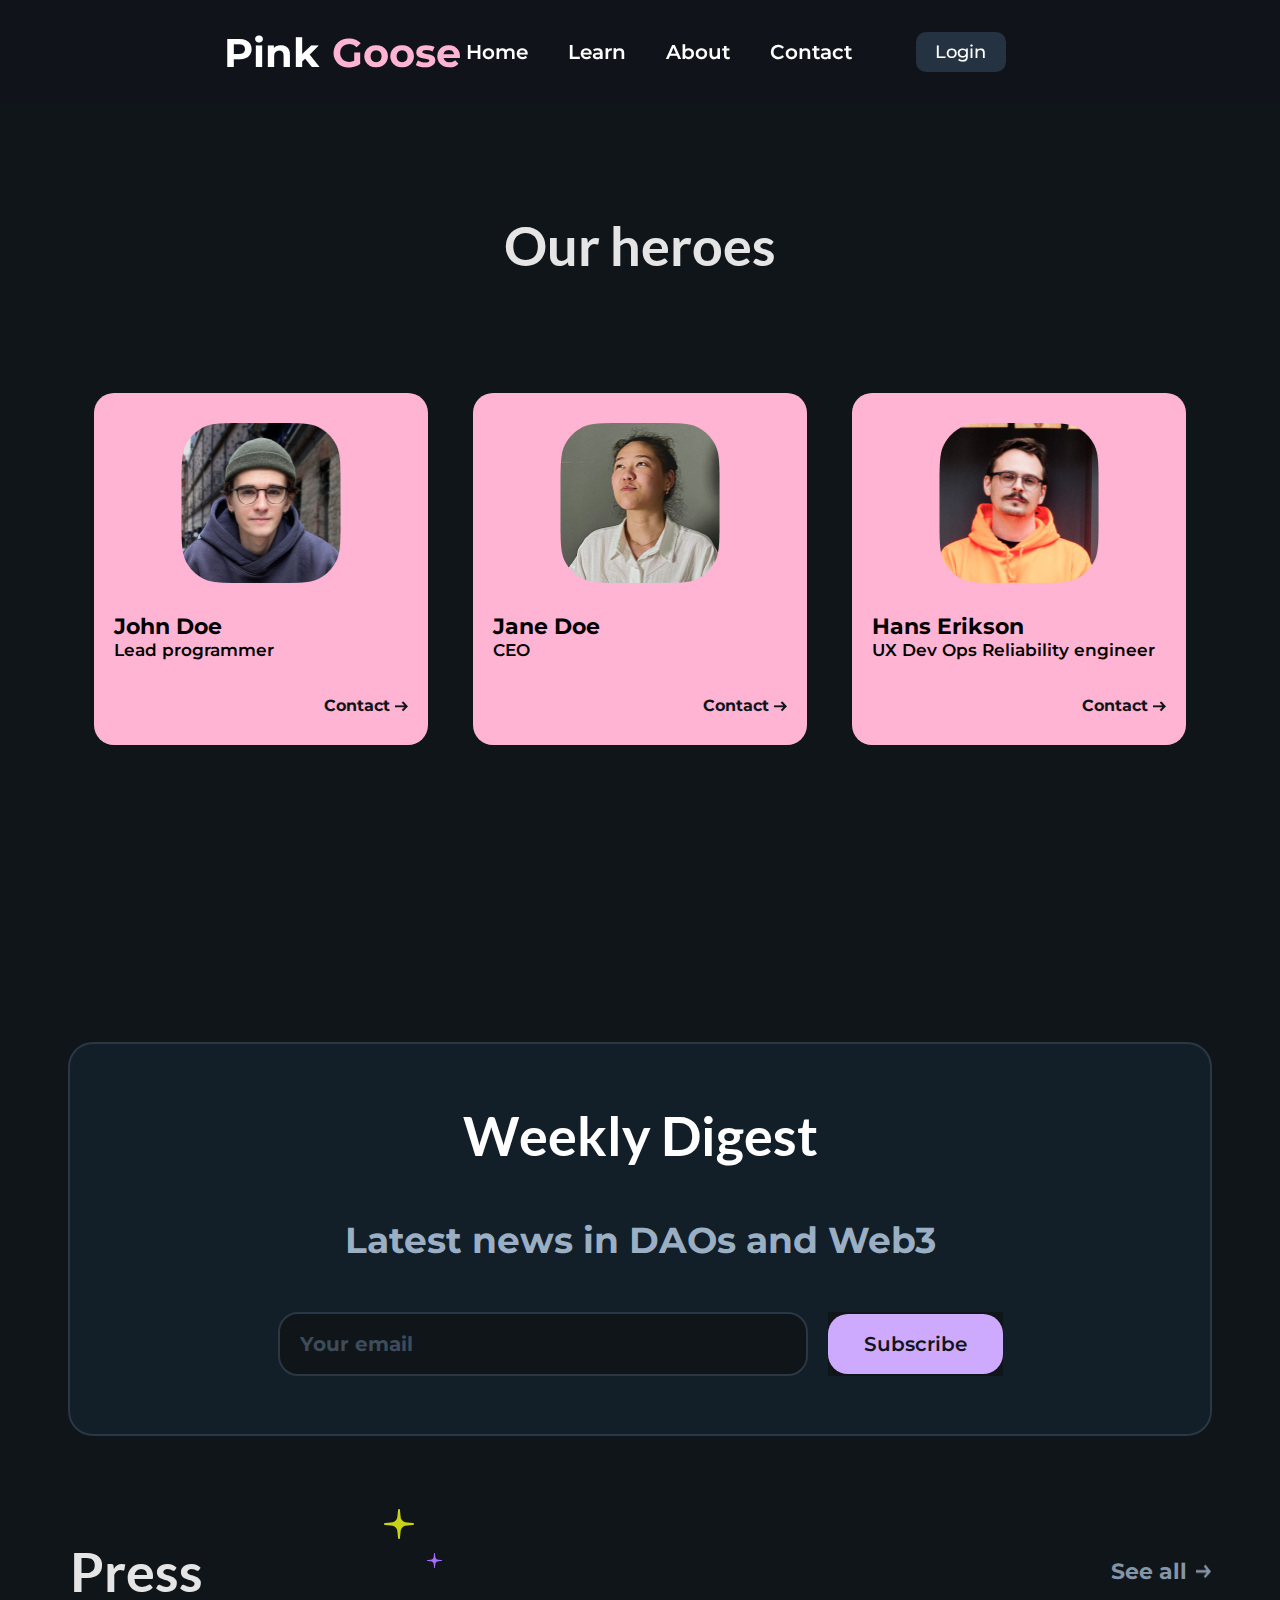
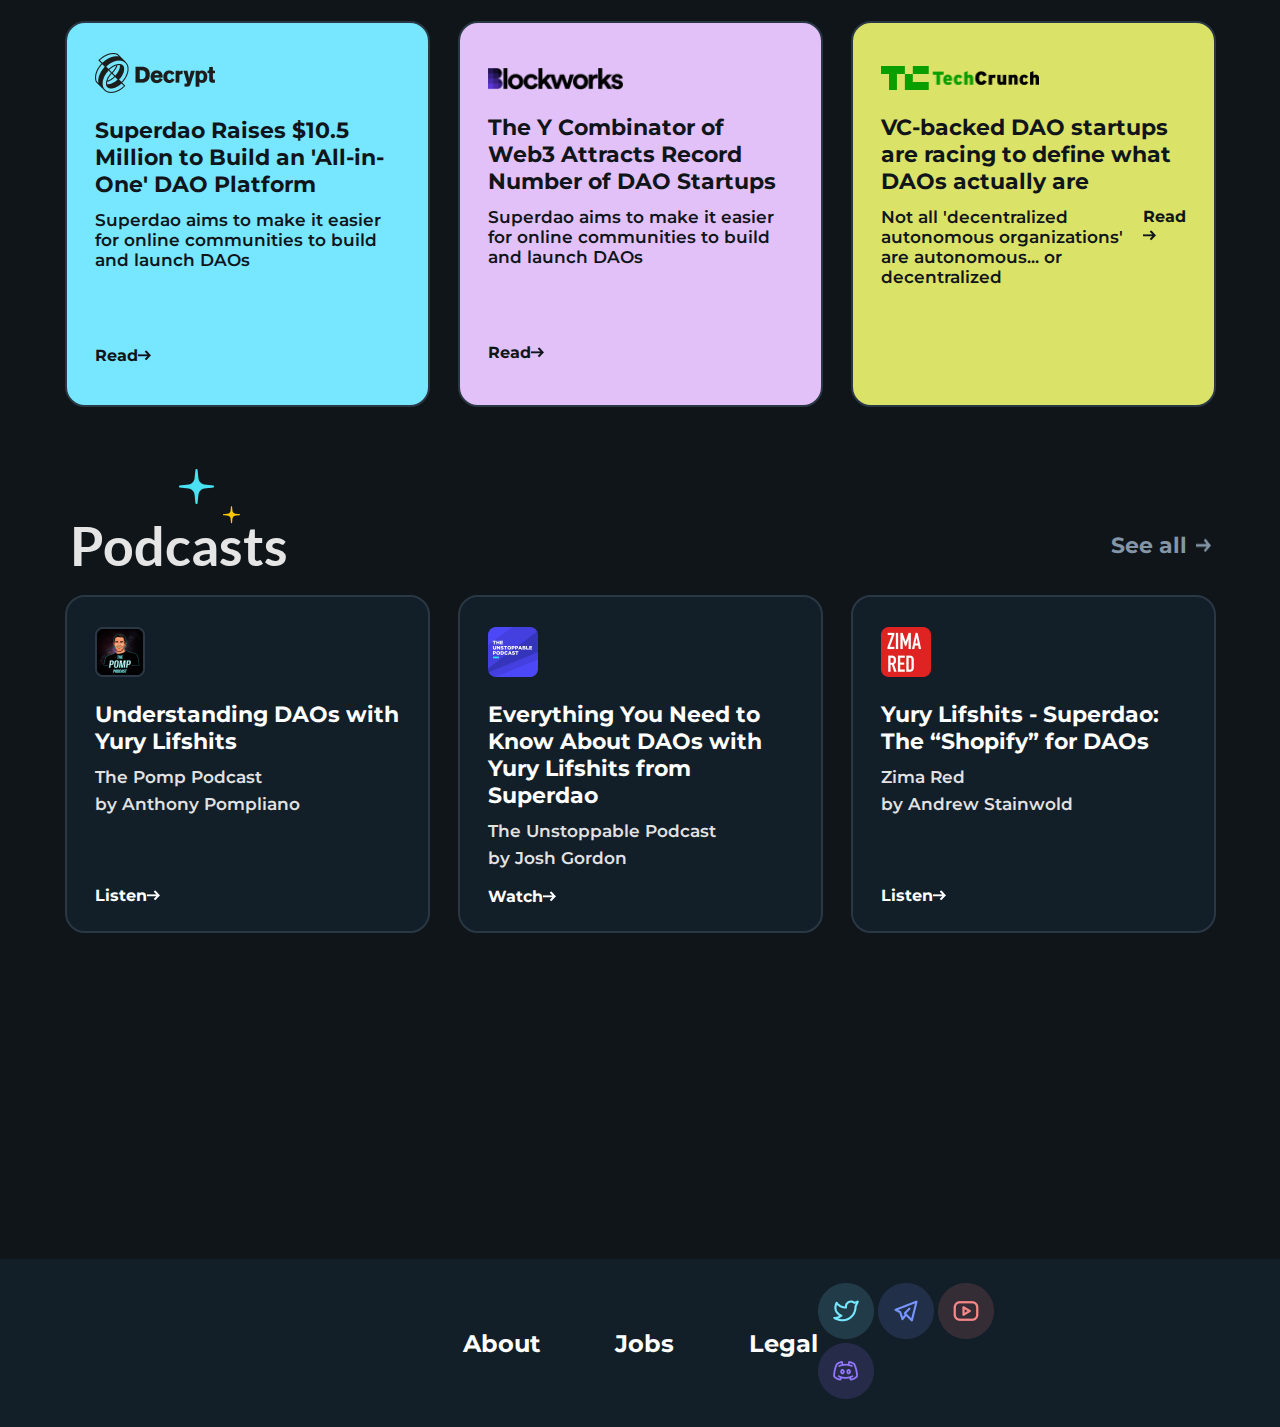
==== PinkGoose/Paginas/about.html @ ad1b0dc7 "PinkGoose project" ====
<!DOCTYPE html>
<html lang="en">
<head>
    <meta charset="UTF-8">
    <meta name="viewport" content="width=device-width, initial-scale=1.0">
    <title>PinkGoose - About</title>
    <link rel="stylesheet" href="../css/style.css">
</head>
<body>
    <nav class="header row center">
        <div class="container-nav row">
            <div class="name row">  
                <h1 class="pink">Pink</h1>
                <h1 class="goose">Goose</h1>
            </div>
            <div class="middle-menu row">
                <a href="../index.html" class="button">Home</a>
                <a href= "../Paginas/learn.html" class="button">Learn</a>
                <a href="../Paginas/about.html" class="button">About</a>
                <a href="../Paginas/contact.html" class="button">Contact</a>
            </div>
            <div class="spacing center">
                <button class="login center">Login</button>
            </div>
        </div>
    </nav>

    <div class="heroes-container center column">
        <h1 class="heroes">Our heroes</h1>
        <div class="heroes-row center row">
            <div class="heroe-box">
                <img class="heroe-img" src="../Images/staff1.png">
                <div class="cont column">
                    <h1 class="heroe-names">John Doe</h1>
                    <h2 class="heroe-desc">Lead programmer</h2>
                </div>
                <div class="heroe-contact row center">
                    <a class="heroe-text">Contact</a>
                    <img class="heroe-arrow" src="../Images/heroe-arrow.png">
                </div>
            </div>
            <div class="heroe-box">
                <img class="heroe-img" src="../Images/staff2.png">
                <div class="cont column">
                    <h1 class="heroe-names">Jane Doe</h1>
                    <h2 class="heroe-desc">CEO</h2>
                </div>
                <div class="heroe-contact row center">
                    <a class="heroe-text">Contact</a>
                    <img class="heroe-arrow" src="../Images/heroe-arrow.png">
                </div>
            </div>
            <div class="heroe-box">
                <img class="heroe-img" src="../Images/staff3.png">
                <div class="cont column">
                    <h1 class="heroe-names">Hans Erikson</h1>
                    <h2 class="heroe-desc">UX Dev Ops Reliability engineer</h2>
                </div>
                <div class="heroe-contact row center">
                    <a class="heroe-text">Contact</a>
                    <img class="heroe-arrow" src="../Images/heroe-arrow.png">
                </div>
            </div>
        </div>
    </div>

    <div class="pagespacing"></div>

    <div class="weekly-container center">
        <div class="weekly-body column center">
            <h1 class="weekly-header">Weekly Digest</h1>
            <p class="weekly-subtxt">Latest news in DAOs and Web3</p>
            <div class="weekly-row row">
                <form class="email-container">
                    <input type="email" placeholder="Your email">                    
                </form>  
                <button><a class="subscribe center" href="https://youtu.be/8ybW48rKBME" target="_blank">Subscribe</a></button>
            </div>
        </div>
    </div>

    <img class="press-star" src="../Images/press-stars.png">

    <div class="press-podcasts-container center column">
        <div class="press-header center row">
            <h1 class="press-txt1">Press</h1>
            <div class="row center">
                <button class="press-txt2 row">See all</button>
                <img class="press-arrow" src="../Images/press-arrow.png">
            </div>
        </div>
        <div class="press-row row">
            <div class="press-box bgblue1">
                <div class="press-img-container">
                    <img class="press-img" src="../Images/decrypt.png">
                    <p class="press-txt-box1">Superdao Raises $10.5 Million to Build an 'All-in-One' DAO Platform</p>
                    <p class="press-txt-box2">Superdao aims to make it easier for online communities to build and launch DAOs</p>
                    <a class="press-read" href="https://decrypt.co/91311/superdao-raises-10-5-million-all-in-one-dao-builder" target="_blank" >Read<img class="press-read-img" src="../Images/read.png"></a>
                </div>
            </div>
            <div class="press-box bgpink">
                <div class="press-img-container">
                    <img class="press-img blockworks" src="../Images/blockworks.png">
                    <p class="press-txt-box1">The Y Combinator of Web3 Attracts Record Number of DAO Startups</p>
                    <p class="press-txt-box2">Superdao aims to make it easier for online communities to build and launch DAOs</p>
                    <a class="press-read" href="https://blockworks.co/news/the-y-combinator-of-web3-attracts-record-number-of-dao-startups" target="_blank">Read<img class="press-read-img" src="../Images/read.png"></a>
                </div>
            </div>
            <div class="press-box bgyellow">
                <div class="press-img-container">
                    <img class="press-img techCrunch" src="../Images/TechCrunch-logo 1.png">
                    <p class="press-txt-box1">VC-backed DAO startups are racing to define what DAOs actually are</h1>
                    <p class="press-txt-box2">Not all 'decentralized autonomous organizations' are autonomous... or decentralized</h2>
                    <a class="press-read" href="https://techcrunch.com/2022/02/01/vc-backed-dao-startups-are-racing-to-define-what-daos-actually-are/" target="_blank" >Read<img class="press-read-img" src="../Images/read.png"></a>
                </div>
            </div>
        </div>
    </div>

    <img class="podcast-star" src="../Images/podcast-stars.png">

    <div class="press-podcasts-container center column">
        <div class="press-header center row">
            <h1 class="press-txt1">Podcasts</h1>
            <div class="row center">
                <button class="press-txt2 row">See all</button>
                <img class="press-arrow" src="../Images/press-arrow.png">
            </div>
        </div>
        <div class="press-row row">
            <div class="press-box podcasts">
                <div class="press-img-container">
                    <img class="press-img pomp" src="../Images/pomp.png">
                    <p class="press-txt-box1 white">Understanding DAOs with Yury Lifshits</p>
                    <p class="press-txt-box2 pod">The Pomp Podcast</p>
                    <p class="press-txt-box2 pod">by Anthony Pompliano</p>
                    <a class="press-read read2" href="https://www.everand.com/podcast/557183133/814-Understanding-DAOs-w-Yury-Lifshits" target="_blank" >Listen<img class="press-read-img read2" src="../Images/listen-arrow.png"></a>
                </div>
            </div>
            <div class="press-box podcasts">
                <div class="press-img-container">
                    <img class="press-img pomp" src="../Images/unstoppable.png">
                    <p class="press-txt-box1 white">Everything You Need to Know About DAOs with Yury Lifshits from Superdao</p>
                    <p class="press-txt-box2 pod">The Unstoppable Podcast</p>
                    <p class="press-txt-box2 pod">by Josh Gordon</p>
                    <a class="press-read read3" href="https://www.youtube.com/watch?v=nbOOaig7G_M" target="_blank" >Watch<img class="press-read-img read3" src="../Images/listen-arrow.png"></a>
                </div>
            </div>
            <div class="press-box podcasts">
                <div class="press-img-container">
                    <img class="press-img pomp" src="../Images/zima.png">
                    <p class="press-txt-box1 white">Yury Lifshits - Superdao: The “Shopify” for DAOs</p>
                    <p class="press-txt-box2 pod">Zima Red</p>
                    <p class="press-txt-box2 pod">by Andrew Stainwold</p>
                    <a class="press-read read3" href="https://open.spotify.com/episode/1NqxSQ7jYy365uYmxgE8XH?autoplay=true" target="_blank" >Listen<img class="press-read-img read2" src="../Images/listen-arrow.png"></a>
                </div>
            </div>
            
        </div>
    </div>

    <div class="pagespacing2"></div>

    <footer class="footer center">
        <div class="footer-width row">
            <div class="foot-container"></div>
            <div class="foot-info center row">  
                <h2 class="foot-txt">About</h2>
                <h2 class="foot-txt">Jobs</h2>
                <h2 class="foot-txt">Legal</h2>
            </div>
            <div class="foot-container">
                <a href="https://twitter.com" target="_blank"><img class="footer-links" src="../Images/Twitter.png"></a>
                <a href="https://web.telegram.org" target="_blank"><img class="footer-links" src="../Images/telegram.png"></a>
                <a href="https://youtube.com" target="_blank"><img class="footer-links" src="../Images/youtube.png"></a>
                <a href="https://discord.com" target="_blank"><img class="footer-links" src="../Images/discord.png"></a>
            </div>
        </div>
    </footer>
    
</body>
</html>
---- PinkGoose/css/style.css ----
* {
    margin: 0;
    padding: 0;
    background-color: #10151A;
    cursor: default;
}

a {
    color: white;
    text-decoration: none;;
    background-color: transparent;
}

button {
    border: none;
}

h1 {
    font-weight: normal;
}

h2 {
    font-weight: normal;
}

img {
    background-color: transparent;
}

.pagespacing {
    width: 100%;
    height: 15vh;
}

.pagespacing2 {
    width: 100%;
    height: 30vh;
}

.row {
    display: flex;
    flex-direction: row;
}

.column {
    display: flex;
    flex-direction: column;
}

.center {
    display: flex;
    align-items: center;
    justify-content: center;
}

.header {
    width: 100%;
    height: 104px;
    background-color: #10151aec;
    backdrop-filter: blur(5px);
    position: sticky;
    top: 0px;
    z-index: 299;
    box-shadow: 0px, 10px, 8px #10151a00;
}

.container-nav {
    align-items: center;
    width: 65%;
    justify-content: space-between;
    background-color: #10151a00;
}

.middle-menu {
    color: #FFFFFF;
    width: 395px;
    font-family: montserrats;
    font-size: 20px;
    gap: 40px;
    background-color: #10151a00;
}

.button {
    transition: all 0.3s;
}

.button:hover {
    scale: 1.1;
    transition: all 0.3s;
    cursor: pointer;
}

.name {
    background-color: #10151a00;
}

.pink {
    color: #FFFFFF;
    margin-right: 13px;
    font-size: 40px;
    font-family: montserratb;
    background-color: #10151a00;
}

.goose {
    color: #FFB4D3;
    font-size: 40px;
    font-family: montserratb;
    background-color: #10151a00;
}

.spacing {
    background-color: #10151a00;
}

.login {
    color: #FFFFFF;
    background-color: #243241;
    height: 40px;
    width: 90px;
    border-radius: 10px;
    font-family: montserratm;
    transition: all 0.3s;
    cursor: pointer;
    font-size: 18px;
}

.login:hover {
    transition: all 0.3s;
    scale: 1.1;
}

.spacing {
    width: 190.09px;
}

.slogan {
    width: 100%;
    height: 700px;
    font-family: montserrat;
    gap: 20px;
}

.space-1 {
    height: 100px;
    width: 100%;
}

.space-2 {
    height: 30px;
    width: 100%;
}

.top-text {
    color: #FFFFFF;
    font-size: 72px;   
    font-family: latob;
}

.bottom-text {
    font-family: montserratm;
    gap: 10px;
}

.bottom-text1 {
    color: white;
    font-size: 26px;
    margin-top: 10px;
}

.started {
    height: 68px;
    width: 214px;
    border-radius: 10px;
    color: #10151A;
    background-color: #CEAAFF;
    font-family: montserratb;
    margin-top: 40px;
    font-family: montserratb;
    font-size: 20px;
    transition: all 0.3s;
    cursor:pointer
}

.started:hover {
    background-color: #ab86e0;
    transition: all 0.3s;

}

.arrows {
    width: 100%;
    height: 60px;
    transform: translate(0, -55px);
}

.DAO {
    color: white;
    width: 100%;
    gap: 40px;
    flex-flow: column wrap;
}

.project {
    font-size: 54px;
    font-family: latob;
}

.stars1 {
    position: absolute;
    width: 88px;
    height: 89.18px;
    left: 22vw;
    transform: translate(0, -475px);
}

.row1 {
    width: 100%;
    height: auto;
    display: flex;
    justify-content: center;
    gap: 40px;
    transform: translate(0, 30px);
}

.buttondao {
    height: 60px;
    width: fit-content;
    padding-left: 30px;
    padding-right: 30px;
    border-radius: 100px;
    background-color: #182632;
    font-size: 20px;
    font-family: montserrats;
    gap: 10px;
    color: #707F8D;
    transition: all 0.3s;
    cursor: pointer;
}

.buttondao:hover {
    scale: 1.1;
    transition: all 0.3s;
}

.star1 {
    background-color: #182632;
}

.bigimage {
    gap: 80px;
}

.superdao {
    height: 35px;
    width: fit-content;
    padding-left: 30px;
    padding-right: 30px;
    border-radius: 100px;
    background-color: #FFB4D3;
    font-size: 18px;
    font-family: montserratb;
    gap: 10px;
    color: #0A1117;
    transform: translate(0, -57px);
    border-style: solid;
    border-color: black;
    border-width: 2px;
}

.stars3 {
    width: 76.17px;
    height: 57px;
    position: absolute;
    right: 22vw;
    transform: translate(0, 50px);
}

.journey {
    height: 930px;
    font-size: 54px;
    font-family: latob;
    width: 100%;
    gap: 20px;
}

.journey-header {
    color: #E5E5E5;
    margin-bottom: 30px;
}

.journey-text {
    color: #37424D;
    transition: color 0.5s ease;
    z-index: 5;
    background-color: transparent;
}

.journey-text:hover {
    color: #FFB4D3;
    transition: color 0.5s ease;
}

.spacedao {
    width: 100%;
    height: 175px;
}

.compatibility {
    gap: 20px;
    height: fit-content;
    margin-bottom: 10vh;
}


.works {
    color: #E5E5E5;
    font-family: latob;
    font-size: 54px;
}

.invis {
    color: transparent;
}

.columnicon {
    gap: 20px;
}

.icon {
    background-color: #121E28;
    border-width: 2px;
    border-style: solid;
    border-color: #2A3744;
    border-radius: 33px;
    transition: all 0.3s;
    cursor: pointer;
}

.icon:hover {
    scale: 1.1;
    transition: all 0.3s;
}

.icon-desc {
    color: #E5E5E5;
    font-size: 22px;
    font-family: montserrats;
}

.help {
    width: 100%;
    height: 900px;
    gap: 20px;
}

.help-header {
    font-family: latob;
    font-size: 54px;
    color: #E5E5E5;
    z-index: 2;
    background-color: transparent;
}

.staff-images {
    gap: 40px;
}

.staff {
    margin-top: 40px;
    margin-bottom: 40px;
    background-color: transparent;
}

.info {
    gap: 22px;
    width: 740px;
    height: 258px;
    flex-wrap: wrap;
}

.info-text {
    font-family: latob;
    color: #E5E5E5;
    font-size: 40px;
}

.info-stars {
    height: 30px;
    width: 30px;
}

.stars4 {
    position: absolute;
    z-index: 99;
    transform: translate(0, -18vh);
    left: 27vw;
}

.stars5 {
    position: absolute;
    z-index: 99;
    transform: translate(0, -18vh);
    right: 35vw;
}

.blur {
    position: absolute;
    width: 526px;
    height: 209px;
    border-radius: 100%;
    transform: translate(0, -310px);
    z-index: 0;
    background-color: #5c9dff;
    filter: blur(400px);
}

.weekly-container {
    width: 100%;
    height: 500px;
}

.weekly-body {
    height: 390px;
    width: 1140px;
    background-color: #121E28;
    border-style: solid;
    border-width: 2px;
    border-color: #2A3744;
    border-radius: 25px;
    gap: 50px;
}

.weekly-header {
    font-family: latob;
    font-size: 54px;
    color: #FFFFFF;
    background-color: transparent;
}

.weekly-subtxt {
    font-family: montserratb;
    font-size: 36px;
    color: #9AAFC3;
    background-color: transparent;
}

.weekly-row {
    background-color: #121E28;
    gap: 20px;
}

.email-container {
    background-color: transparent;
}

input[type="email"] {
    height: 60px;
    width: 506px;
    background-color: #10151A;
    border-color: #2A3744;
    border-width: 2px;
    border-style: solid;
    border-radius: 20px;
    padding-left: 20px;
    font-family: montserratb;
    font-size: 20px;
    color: #E5E5E5;
    outline: none;
}

input[type="email"]::placeholder {
    color: #3D4C5B;
}

input[type="email"]:hover {
    cursor: text;
}


.subscribe {
    height: 60px;
    width: 175px;
    font-family: montserrats;
    font-size: 20px;
    color: #10151A;
    background-color: #CEAAFF;
    border-radius: 20px;
    transition: all 0.3s;
}

.subscribe:hover {
    background-color: #ab86e0;
    transition: all 0.3s;
    cursor: pointer;
}

.press-podcasts-container {
    width: 100%;
    height: 550px;
}

.press-star {
    position: absolute;
    left: 30vw;
    transform: translate(0, 20px);
}

.press-header {
    justify-content: space-between;
    width: 1141px;
    height: 100px;
}

.press-txt1 {
    color: #E5E5E5;
    font-family: latob;
    font-size: 54px;
}

.press-txt2 {
    color: #8395A7;
    font-family: montserratb;
    font-size: 22px;
    display: flex;
    width: 85px;
    cursor: pointer;
}

.press-arrow {
    height: 15px;
    width: 15px;
    background-color: transparent;
    cursor: pointer;
}

.press-row {
    gap: 28px;
}

.press-box {
    height: 382px;
    width: 361px;
    border-radius: 20px;
    display: flex;
    justify-content: center;
    border-style: solid;
    border-width: 2.5px;
    border-color: #2A3744;
    background-color: #121E28;
}

.podcasts {
    height: 334px;
}

.press-img-container {
    background-color: transparent;
    height: auto;
    width: 305px;
    margin-top: 30px;
    
}

.press-img {
    width: auto;
    height: 40px;
}

.press-txt-box1 {
    background-color: transparent;
    font-family: montserratb;
    font-size: 22px;
    margin-top: 20px;
    color: #10151A;
}

.press-txt-box2 {
    background-color: transparent;
    font-family: montserrats;
    font-size: 17px;
    margin-top: 12px;
    color: #10151A;
    margin-bottom: 49px;
    height: 87px;
    display: flex;
    justify-content: center;
}

.pod {
    color: #e2e2e2;
    justify-content:left;
    margin-bottom: 0px;
    height: 15px;
    font-family: montserrats;
}

.press-read {
    background-color: transparent;
    font-family: montserratb;
    font-size: 16px;
    color: #10151A;
    width:fit-content;
    cursor: pointer;    
}

.press-read:hover {
    text-decoration:underline;
}

.read2 {
    margin-top: 80px;
    color: #ffffff;
}

.read3 {
    margin-top: 26.5px;
    color: #ffffff;
}

.podcast-star {
    position: absolute;
    left: 14vw;
    transform: translate(0, 30px);
}

.press-read-img {
    background-color: transparent;
    cursor: pointer;
}

.blockworks {
    height: 22.3px;
    margin-top: 15px;
}

.techCrunch {
    height: 23.97px;
    margin-top: 13px;
}

.pomp {
    height: 50px;
}

.idea-stars {
    position: absolute;
    left: 47.5vw;
}

.goose-idea-container {
    width: 100%;
    height: 700px;
    gap: 30px;
}

.idea-h1 {
    color: #E5E5E5;
    font-family: latob;
    font-size: 54px;
}

.idea-help {
    color: #5a6c7e;
    font-family: latob;
    font-size: 48px;
}

.idea-help-links {
    gap: 35px;
}

.idea-button {
    cursor: pointer;
    height: 84px;
    width: 280px;
    background-color: #FFC803;
    border-radius: 16px;
    gap: 20px;
    transition: all 0.3s;
}

.idea-button:hover {
    scale: 1.05;
    transition: all 0.3s;
}

.idea-link {
    cursor: pointer;
}

.idea-text {
    display: flex;
    justify-content: space-between;
    height: 47px;
    background-color: transparent;
    align-items: baseline;
    cursor: pointer;
}

.idea-texttop {
    font-family: montserratb;
    color: #4D3705;
    font-size: 20px;
    background-color: transparent;
    cursor: pointer;
}

.idea-textbottom {
    font-family: montserratm;
    color: #4D3705;
    font-size: 16px;
    background-color: transparent;
    cursor: pointer;
}

.heroes-container {
    width: 100%;
    height: 750px;
    gap: 115px;
}

.heroes {
    font-family: latob;
    font-size: 54px;
    color: #E5E5E5;
    background-color: transparent;
}

.heroes-row {
    gap: 45px;
}

.heroe-box {
    width: 334px;
    height: 352px;
    background-color: #FFB4D3;
    border-radius: 20px;
    display: flex;
    justify-content: space-evenly;
    flex-direction: column;
}

.heroe-img {
    height: 160px;
    width: 160px;
    display: flex;
    margin-left: auto;
    margin-right: auto;
}

.cont {
    background-color: #FFB4D3;
    display: flex;
    align-items: baseline;
}

.heroe-names {
    background-color: #FFB4D3;
    font-family: montserratb;
    font-size: 22px;
}

.heroe-desc {
    background-color: #FFB4D3;
    font-family: montserrats;
    font-size: 17px;
    margin-left: 20px;
}

.heroe-contact {
    align-self: end;
    background-color: transparent;
    height: 25px;
    width: fit-content;
    margin-right: 20px;
}

.heroe-text {
    background-color: #FFB4D3;
    align-self: end;
    margin-top: 15px;
    width: fit-content;
    height: fit-content;
    margin-right: 5px;
    font-family: montserratb;
    font-size: 16px;
    color: #10151A;
    cursor: pointer;
}

.heroe-text:hover {
    text-decoration: underline;
}

.heroe-arrow {
    height: 20px;
    width: 13px;
    margin-top: 7px;
}

.form-container {
    height: 1200px;
    margin-bottom: 100px;
}

.post-form {
    height: 1096px;
    width: 942px;
    background-color: #121E28;
    border-radius: 30px;
    border-style: solid;
    border-color: #2A3744;
    border-width: 2px;
    justify-content: space-evenly;
}

.send-form-txt {
    font-family: latob;
    font-size: 54px;
    color: #FFFFFF;
    background-color: transparent;
}

.goose-form {
    background-color: transparent;
    gap: 20px;
}

.form-style {
    height: 68px;
    width: 506px;
    border-style: solid;
    border-color: #2A3744;
    background-color: #121E28;
    border-radius: 20px;
    cursor: text;
    padding-left: 20px;
}

.big {
    height: 310px;
    padding-top: 20px;
}

.wide {
    width: 530px;
    height: 72px;
}

.form-style::placeholder {
    font-family: montserrats;
    font-size: 20px;
}

input[type=text], textarea{
    color: #FFFFFF;
    font-size: 20px;
}












.footer {
    width: 100%;
    background-color: #121E28;
    height: 168px;
    z-index: 5;
}

.footer-width {
    width: 60%;
    justify-content: space-between;
    background-color: transparent;
    z-index: 5;
}

.foot-info {
    gap: 75px;
    background-color: transparent;
    z-index: 5;
}

.foot-container {
    background-color: transparent;
    width: 275px;
    height: auto;
    z-index: 5;
}

.foot-txt {
    background-color: transparent;
    color: #FFFFFF;
    font-family: montserratb;
    font-size: 22;
    transition: all 0.3s;
    z-index: 5;
}

.foot-txt:hover {
    color: yellow;
    transition: all 0.3s;
    cursor: pointer;
    z-index: 5;
}

.footer-links {
    transition: all 0.3s;
    background-color: transparent;
    z-index: 5;
}

.footer-links:hover {
    scale: 1.1;
    transition: all 0.3s;
    cursor: pointer;
    z-index: 5;
}

.form-form {
    display: flex;
    justify-content: center;
    position: relative;
    min-width: 250px;
    height: 50px;
    background-color: transparent;
}

.form-style2 {
    border: solid 2px;
    border-color: #2A3744;
    appearance: none;
    width: 100%;
    color: #3D4C5B;
    background-color: #121E28;
    font-family: montserrats;
    font-size: 20px;
}

.select-img {
    height: 13px;
    width: 12px;
}

.form-form .select-a-container {
    width: 100px;
    height: 50px;
    position: absolute;
    right: 0;
    display: flex;
    align-items: center;
    justify-content: center;
    padding-top: 12px;
    background-color: transparent;
}




.gray {
    color: #3D4C5B;
}

.white {
    color: #ffffff;
}

.pink2 {
    color: #FFB4D3;
}

.yellow {
    color: #FFC24C;
}

.purple {
    color: #D387F7;
}

.blue1 {
    color: #77E6FF;
}

.blue2 {
    color: #23C9DE;
}

.salmon {
    color: #FF9E9E;
}

.dark-purple {
    color: #40354B;
}

.bgblue1 {
    background-color: #77E6FF;
}

.purple-light {
    background-color: #E2C1F9;
}

.bgpink {
    background-color: #E2C1F9;
}

.bgyellow {
    background-color: #DBE268;
}


@font-face {
    font-family: montserrat;
    src: url(fonts/Montserrat-Regular.ttf);
}

@font-face {
    font-family: montserratm;
    src: url(fonts/Montserrat-Medium.ttf);
}

@font-face {
    font-family: montserrats;
    src: url(fonts/Montserrat-SemiBold.ttf);
}

@font-face {
    font-family: montserratb;
    src: url(fonts/Montserrat-Bold.ttf);
}

@font-face {
    font-family: latob;
    src: url(fonts/Lato-Bold.ttf);
}
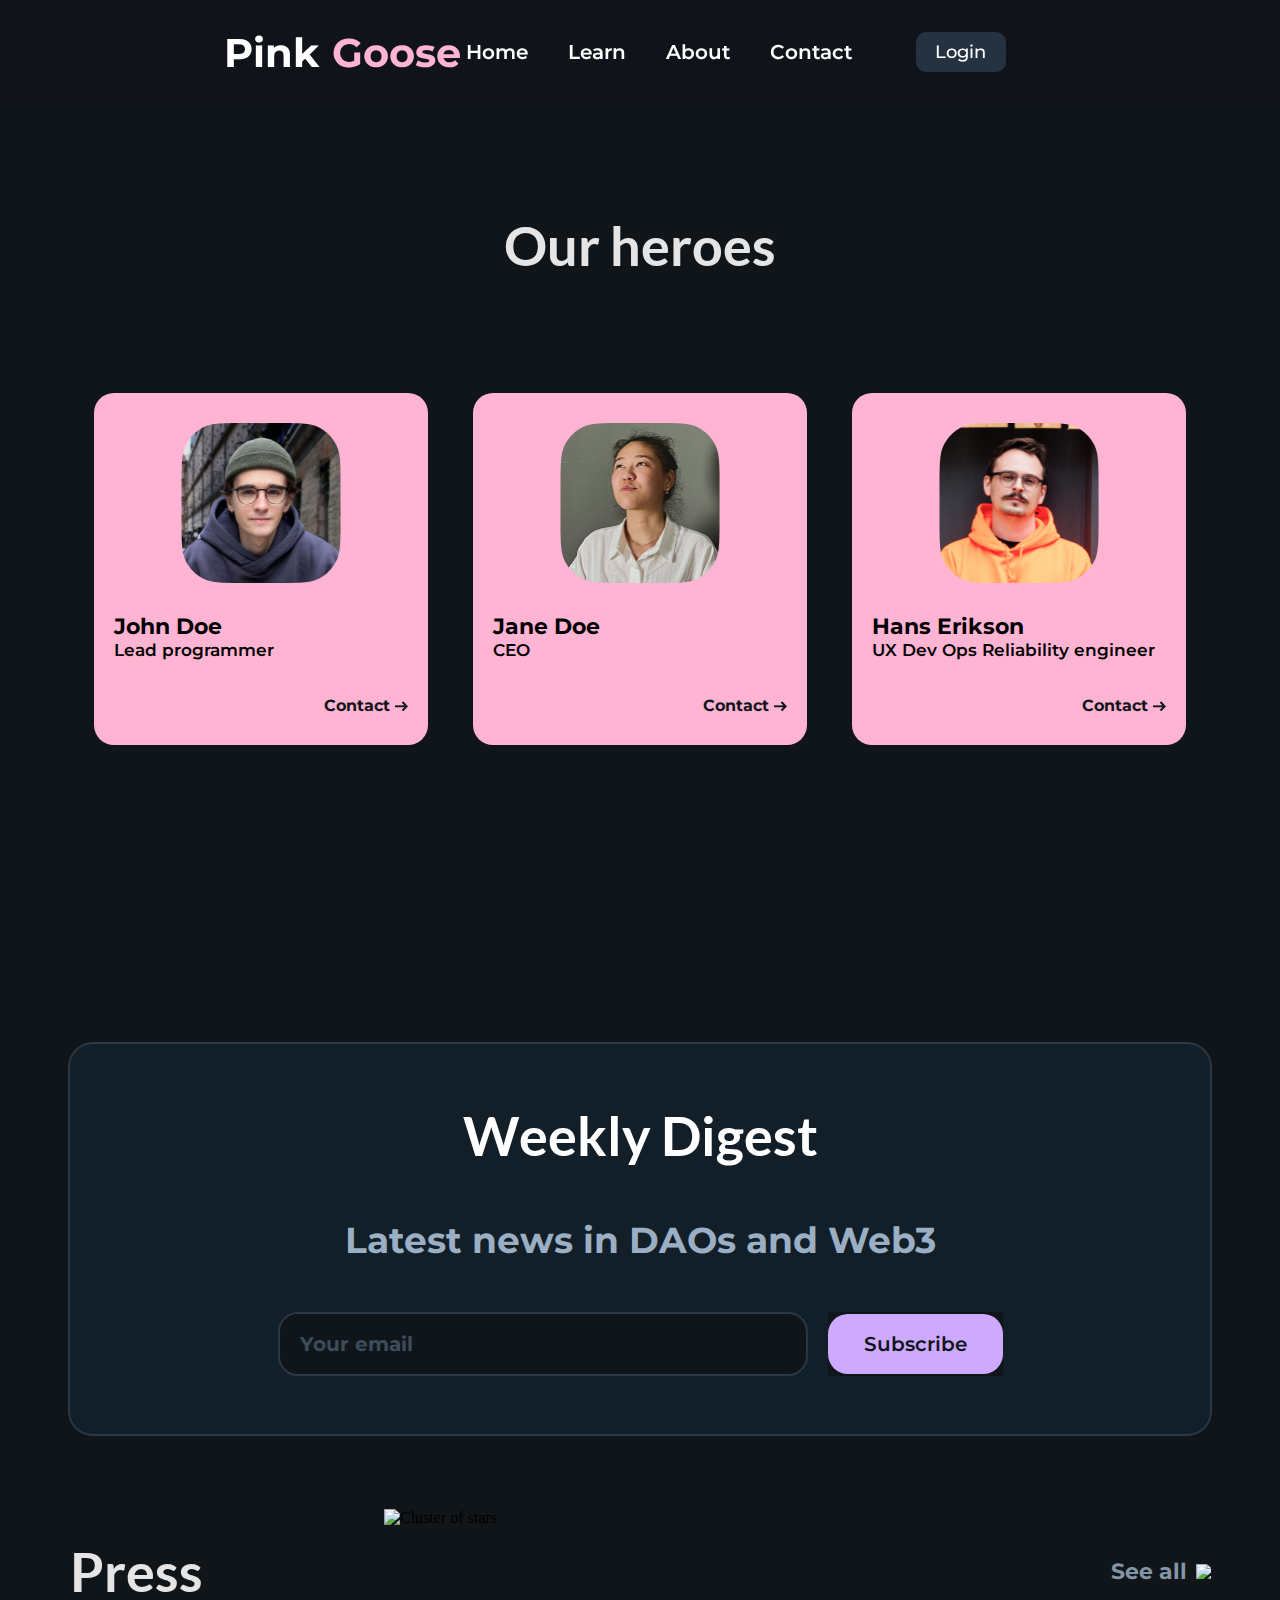
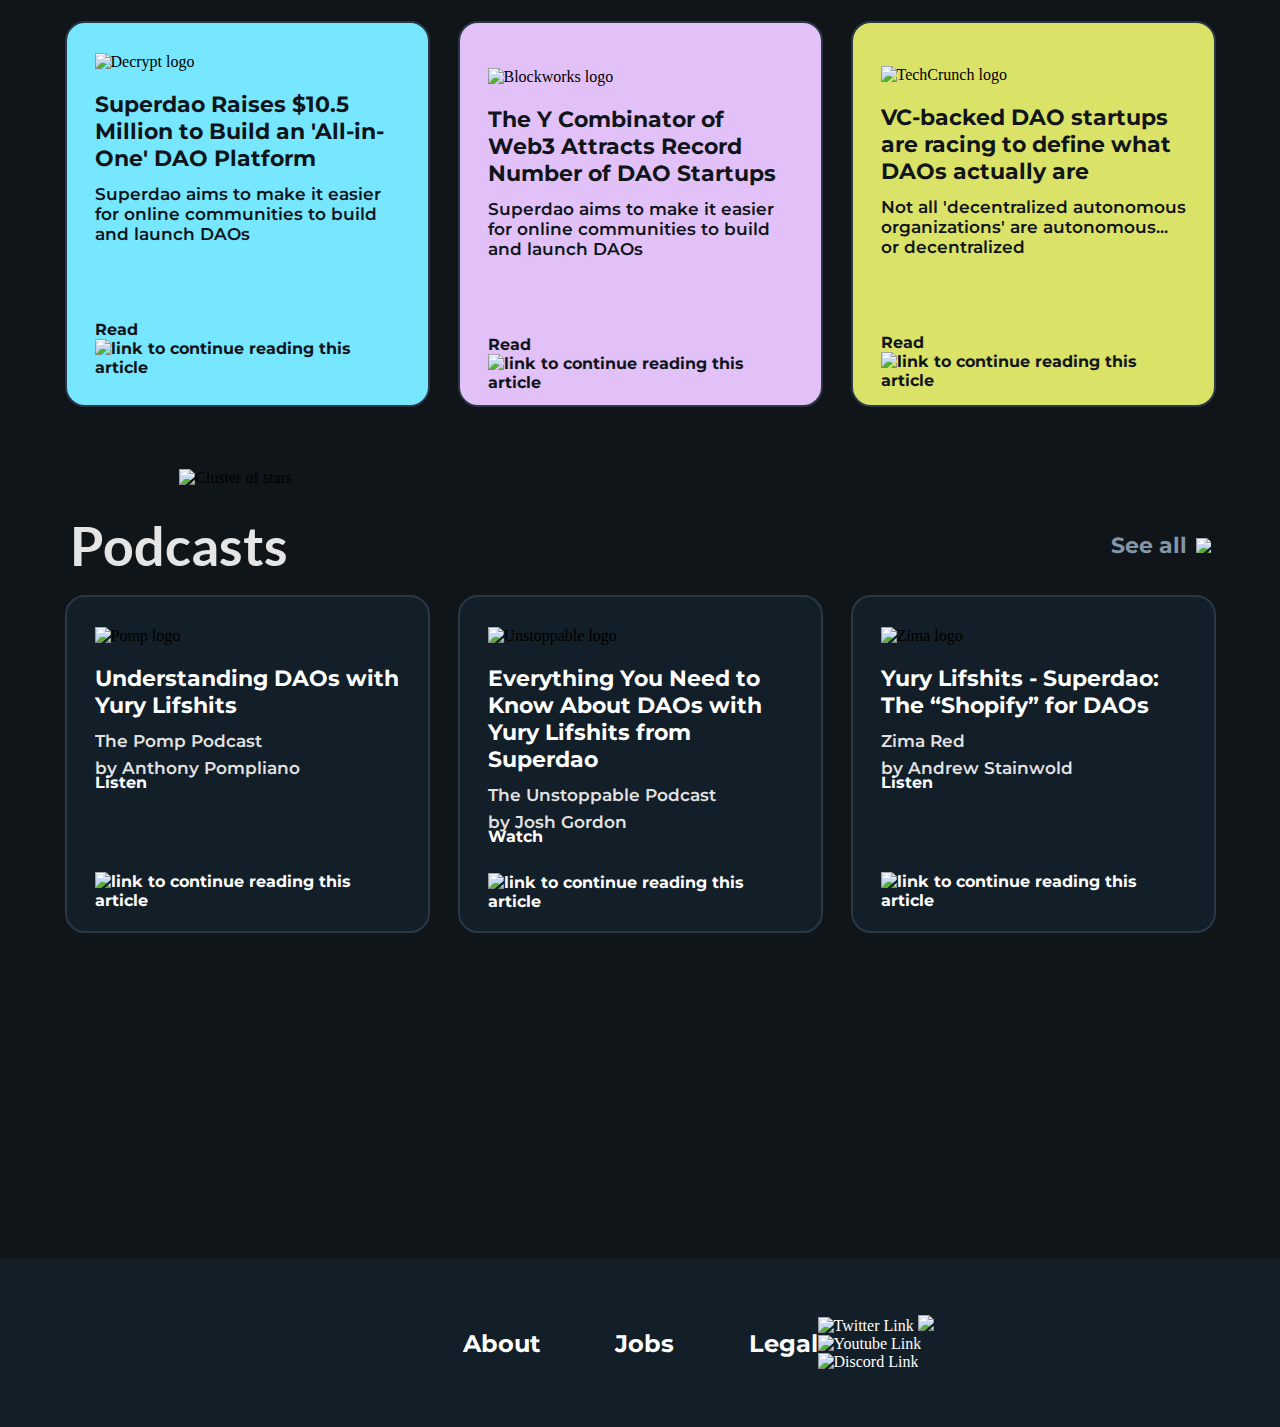
==== commit ad5fa1a0: "End product of first school project - PinkGoose" ====
--- a/PinkGoose/Paginas/about.html
+++ b/PinkGoose/Paginas/about.html
@@ -1,21 +1,23 @@
 <!DOCTYPE html>
 <html lang="en">
+
 <head>
     <meta charset="UTF-8">
     <meta name="viewport" content="width=device-width, initial-scale=1.0">
     <title>PinkGoose - About</title>
     <link rel="stylesheet" href="../css/style.css">
 </head>
+
 <body>
     <nav class="header row center">
         <div class="container-nav row">
-            <div class="name row">  
+            <div class="name row">
                 <h1 class="pink">Pink</h1>
                 <h1 class="goose">Goose</h1>
             </div>
             <div class="middle-menu row">
                 <a href="../index.html" class="button">Home</a>
-                <a href= "../Paginas/learn.html" class="button">Learn</a>
+                <a href="../Paginas/learn.html" class="button">Learn</a>
                 <a href="../Paginas/about.html" class="button">About</a>
                 <a href="../Paginas/contact.html" class="button">Contact</a>
             </div>
@@ -29,36 +31,36 @@
         <h1 class="heroes">Our heroes</h1>
         <div class="heroes-row center row">
             <div class="heroe-box">
-                <img class="heroe-img" src="../Images/staff1.png">
+                <img class="heroe-img" src="../Images/staff1.png" alt="Man with green beanie">
                 <div class="cont column">
                     <h1 class="heroe-names">John Doe</h1>
                     <h2 class="heroe-desc">Lead programmer</h2>
                 </div>
                 <div class="heroe-contact row center">
                     <a class="heroe-text">Contact</a>
-                    <img class="heroe-arrow" src="../Images/heroe-arrow.png">
+                    <img class="heroe-arrow" src="../Images/heroe-arrow.png" alt="Contact link arrow">
                 </div>
             </div>
             <div class="heroe-box">
-                <img class="heroe-img" src="../Images/staff2.png">
+                <img class="heroe-img" src="../Images/staff2.png" alt="Woman with white blouse">
                 <div class="cont column">
                     <h1 class="heroe-names">Jane Doe</h1>
                     <h2 class="heroe-desc">CEO</h2>
                 </div>
                 <div class="heroe-contact row center">
                     <a class="heroe-text">Contact</a>
-                    <img class="heroe-arrow" src="../Images/heroe-arrow.png">
+                    <img class="heroe-arrow" src="../Images/heroe-arrow.png" alt="Contact link arrow">
                 </div>
             </div>
             <div class="heroe-box">
-                <img class="heroe-img" src="../Images/staff3.png">
+                <img class="heroe-img" src="../Images/staff3.png" alt="man with orange hoodie">
                 <div class="cont column">
                     <h1 class="heroe-names">Hans Erikson</h1>
                     <h2 class="heroe-desc">UX Dev Ops Reliability engineer</h2>
                 </div>
                 <div class="heroe-contact row center">
                     <a class="heroe-text">Contact</a>
-                    <img class="heroe-arrow" src="../Images/heroe-arrow.png">
+                    <img class="heroe-arrow" src="../Images/heroe-arrow.png" alt="Contact link arrow">
                 </div>
             </div>
         </div>
@@ -72,90 +74,90 @@
             <p class="weekly-subtxt">Latest news in DAOs and Web3</p>
             <div class="weekly-row row">
                 <form class="email-container">
-                    <input type="email" placeholder="Your email">                    
-                </form>  
+                    <input type="email" placeholder="Your email">
+                </form>
                 <button><a class="subscribe center" href="https://youtu.be/8ybW48rKBME" target="_blank">Subscribe</a></button>
             </div>
         </div>
     </div>
 
-    <img class="press-star" src="../Images/press-stars.png">
+    <img class="press-star" src="Images/press-stars.png" alt="Cluster of stars">
 
     <div class="press-podcasts-container center column">
         <div class="press-header center row">
             <h1 class="press-txt1">Press</h1>
             <div class="row center">
                 <button class="press-txt2 row">See all</button>
-                <img class="press-arrow" src="../Images/press-arrow.png">
+                <img class="press-arrow" src="Images/press-arrow.png" alt="Arrow to continue reading">
             </div>
         </div>
         <div class="press-row row">
             <div class="press-box bgblue1">
                 <div class="press-img-container">
-                    <img class="press-img" src="../Images/decrypt.png">
+                    <img class="press-img" src="Images/decrypt.png" alt="Decrypt logo">
                     <p class="press-txt-box1">Superdao Raises $10.5 Million to Build an 'All-in-One' DAO Platform</p>
                     <p class="press-txt-box2">Superdao aims to make it easier for online communities to build and launch DAOs</p>
-                    <a class="press-read" href="https://decrypt.co/91311/superdao-raises-10-5-million-all-in-one-dao-builder" target="_blank" >Read<img class="press-read-img" src="../Images/read.png"></a>
+                    <a class="press-read" href="https://decrypt.co/91311/superdao-raises-10-5-million-all-in-one-dao-builder" target="_blank">Read<img class="press-read-img" alt="link to continue reading this article" src="Images/read.png"></a>
                 </div>
             </div>
             <div class="press-box bgpink">
                 <div class="press-img-container">
-                    <img class="press-img blockworks" src="../Images/blockworks.png">
+                    <img class="press-img blockworks" src="Images/blockworks.png" alt="Blockworks logo">
                     <p class="press-txt-box1">The Y Combinator of Web3 Attracts Record Number of DAO Startups</p>
                     <p class="press-txt-box2">Superdao aims to make it easier for online communities to build and launch DAOs</p>
-                    <a class="press-read" href="https://blockworks.co/news/the-y-combinator-of-web3-attracts-record-number-of-dao-startups" target="_blank">Read<img class="press-read-img" src="../Images/read.png"></a>
+                    <a class="press-read" href="https://blockworks.co/news/the-y-combinator-of-web3-attracts-record-number-of-dao-startups" target="_blank">Read<img class="press-read-img" alt="link to continue reading this article" src="Images/read.png"></a>
                 </div>
             </div>
             <div class="press-box bgyellow">
                 <div class="press-img-container">
-                    <img class="press-img techCrunch" src="../Images/TechCrunch-logo 1.png">
-                    <p class="press-txt-box1">VC-backed DAO startups are racing to define what DAOs actually are</h1>
-                    <p class="press-txt-box2">Not all 'decentralized autonomous organizations' are autonomous... or decentralized</h2>
-                    <a class="press-read" href="https://techcrunch.com/2022/02/01/vc-backed-dao-startups-are-racing-to-define-what-daos-actually-are/" target="_blank" >Read<img class="press-read-img" src="../Images/read.png"></a>
+                    <img class="press-img techCrunch" src="Images/TechCrunch-logo 1.png" alt="TechCrunch logo">
+                    <p class="press-txt-box1">VC-backed DAO startups are racing to define what DAOs actually are</p>
+                    <p class="press-txt-box2">Not all 'decentralized autonomous organizations' are autonomous... or decentralized</p>
+                    <a class="press-read" href="https://techcrunch.com/2022/02/01/vc-backed-dao-startups-are-racing-to-define-what-daos-actually-are/" target="_blank">Read<img class="press-read-img" alt="link to continue reading this article" src="Images/read.png"></a>
                 </div>
             </div>
         </div>
     </div>
 
-    <img class="podcast-star" src="../Images/podcast-stars.png">
+    <img class="podcast-star" src="Images/podcast-stars.png" alt="Cluster of stars">
 
     <div class="press-podcasts-container center column">
         <div class="press-header center row">
             <h1 class="press-txt1">Podcasts</h1>
             <div class="row center">
                 <button class="press-txt2 row">See all</button>
-                <img class="press-arrow" src="../Images/press-arrow.png">
+                <img class="press-arrow" src="Images/press-arrow.png" alt="Arrow to continue reading">
             </div>
         </div>
         <div class="press-row row">
             <div class="press-box podcasts">
                 <div class="press-img-container">
-                    <img class="press-img pomp" src="../Images/pomp.png">
+                    <img class="press-img pomp" src="Images/pomp.png" alt="Pomp logo">
                     <p class="press-txt-box1 white">Understanding DAOs with Yury Lifshits</p>
                     <p class="press-txt-box2 pod">The Pomp Podcast</p>
                     <p class="press-txt-box2 pod">by Anthony Pompliano</p>
-                    <a class="press-read read2" href="https://www.everand.com/podcast/557183133/814-Understanding-DAOs-w-Yury-Lifshits" target="_blank" >Listen<img class="press-read-img read2" src="../Images/listen-arrow.png"></a>
+                    <a class="press-read read2" href="https://www.everand.com/podcast/557183133/814-Understanding-DAOs-w-Yury-Lifshits" target="_blank">Listen<img class="press-read-img read2" alt="link to continue reading this article" src="Images/listen-arrow.png"></a>
                 </div>
             </div>
             <div class="press-box podcasts">
                 <div class="press-img-container">
-                    <img class="press-img pomp" src="../Images/unstoppable.png">
+                    <img class="press-img pomp" src="Images/unstoppable.png" alt="Unstoppable logo">
                     <p class="press-txt-box1 white">Everything You Need to Know About DAOs with Yury Lifshits from Superdao</p>
                     <p class="press-txt-box2 pod">The Unstoppable Podcast</p>
                     <p class="press-txt-box2 pod">by Josh Gordon</p>
-                    <a class="press-read read3" href="https://www.youtube.com/watch?v=nbOOaig7G_M" target="_blank" >Watch<img class="press-read-img read3" src="../Images/listen-arrow.png"></a>
+                    <a class="press-read read3" href="https://www.youtube.com/watch?v=nbOOaig7G_M" target="_blank">Watch<img class="press-read-img read3" alt="link to continue reading this article" src="Images/listen-arrow.png"></a>
                 </div>
             </div>
             <div class="press-box podcasts">
                 <div class="press-img-container">
-                    <img class="press-img pomp" src="../Images/zima.png">
+                    <img class="press-img pomp" src="Images/zima.png" alt="Zima logo">
                     <p class="press-txt-box1 white">Yury Lifshits - Superdao: The “Shopify” for DAOs</p>
                     <p class="press-txt-box2 pod">Zima Red</p>
                     <p class="press-txt-box2 pod">by Andrew Stainwold</p>
-                    <a class="press-read read3" href="https://open.spotify.com/episode/1NqxSQ7jYy365uYmxgE8XH?autoplay=true" target="_blank" >Listen<img class="press-read-img read2" src="../Images/listen-arrow.png"></a>
+                    <a class="press-read read3" href="https://open.spotify.com/episode/1NqxSQ7jYy365uYmxgE8XH?autoplay=true" target="_blank">Listen<img class="press-read-img read2" alt="link to continue reading this article" src="Images/listen-arrow.png"></a>
                 </div>
             </div>
-            
+
         </div>
     </div>
 
@@ -164,19 +166,21 @@
     <footer class="footer center">
         <div class="footer-width row">
             <div class="foot-container"></div>
-            <div class="foot-info center row">  
+            <div class="foot-info center row">
                 <h2 class="foot-txt">About</h2>
                 <h2 class="foot-txt">Jobs</h2>
                 <h2 class="foot-txt">Legal</h2>
             </div>
             <div class="foot-container">
-                <a href="https://twitter.com" target="_blank"><img class="footer-links" src="../Images/Twitter.png"></a>
-                <a href="https://web.telegram.org" target="_blank"><img class="footer-links" src="../Images/telegram.png"></a>
-                <a href="https://youtube.com" target="_blank"><img class="footer-links" src="../Images/youtube.png"></a>
-                <a href="https://discord.com" target="_blank"><img class="footer-links" src="../Images/discord.png"></a>
+                <a href="https://twitter.com" target="_blank"><img class="footer-links" src="Images/Twitter.png" alt="Twitter Link"></a>
+                <a href="https://web.telegram.org" target="_blank"><img class="footer-links"
+                        src="Images/telegram.png"></a>
+                <a href="https://youtube.com" target="_blank"><img class="footer-links" src="Images/youtube.png" alt="Youtube Link"></a>
+                <a href="https://discord.com" target="_blank"><img class="footer-links" src="Images/discord.png" alt="Discord Link"></a>
             </div>
         </div>
     </footer>
-    
+
 </body>
+
 </html>